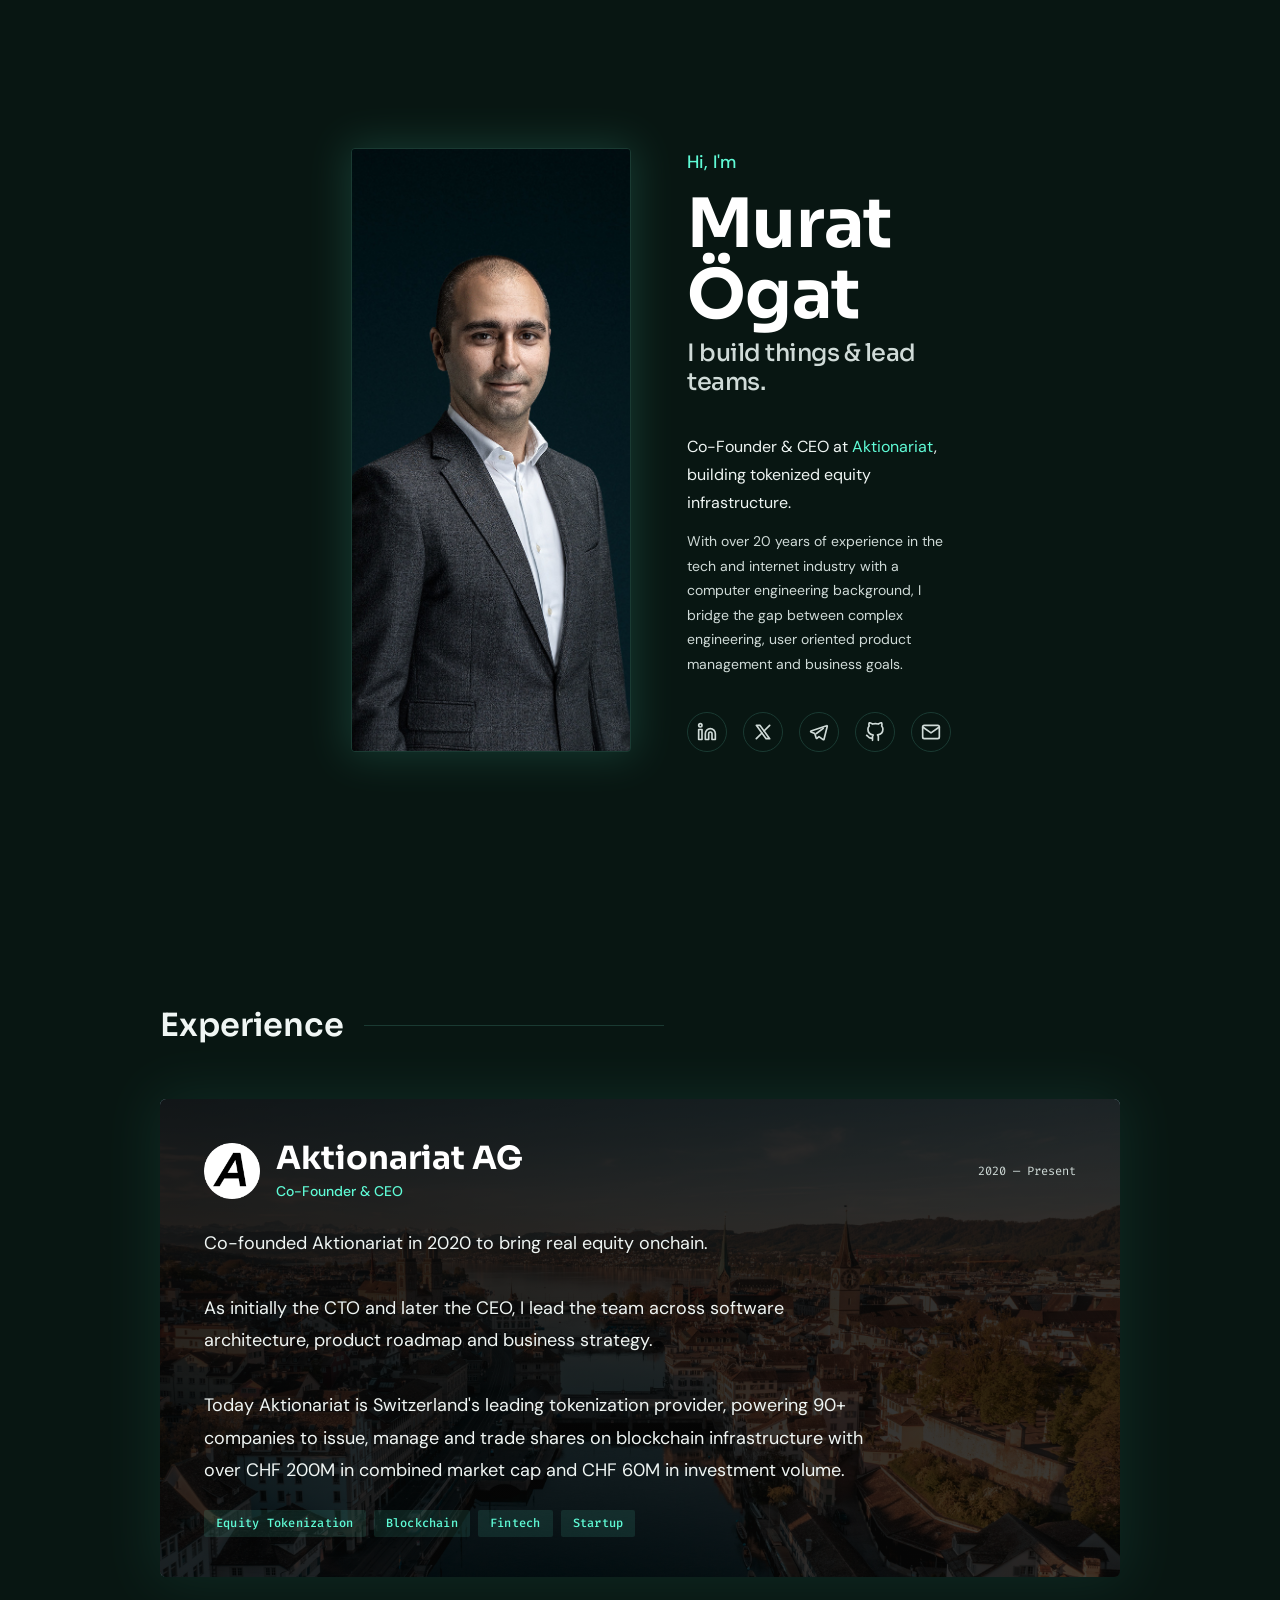
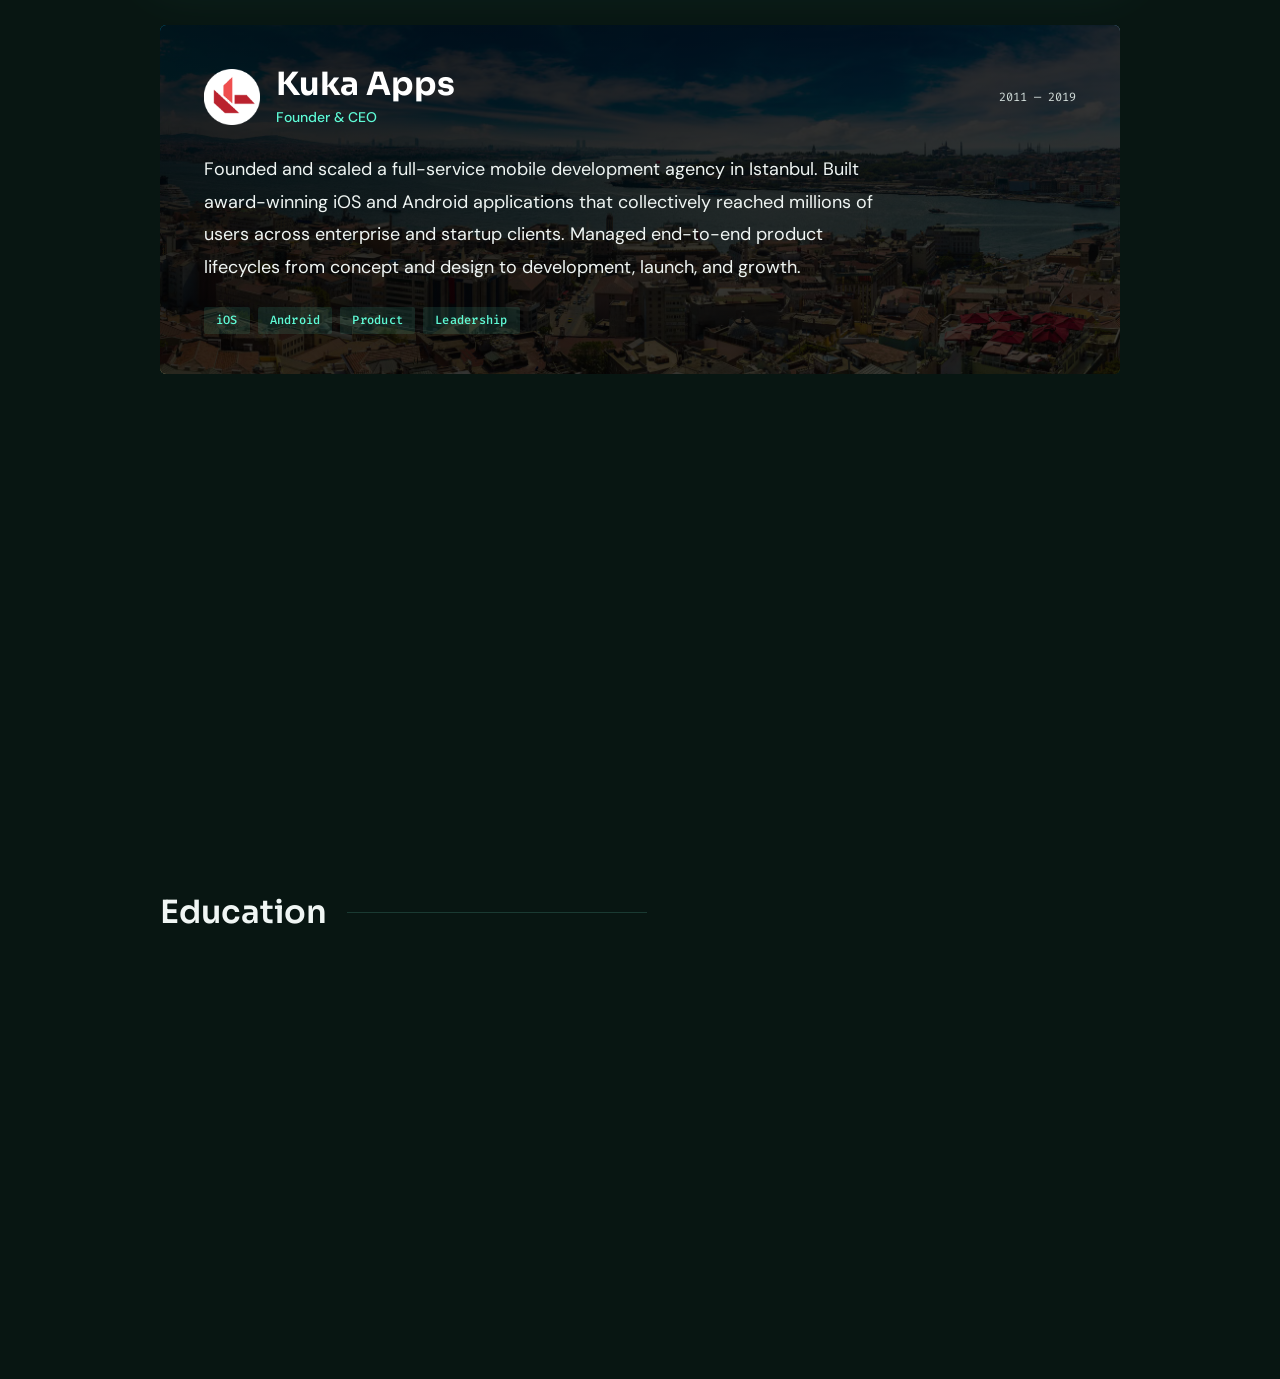
==== index.html @ 019a31c7 "Initial commit: personal website for muratogat.com" ====
<!DOCTYPE html>
<html lang="en" data-theme="dark">
<head>
  <meta charset="UTF-8">
  <meta name="viewport" content="width=device-width, initial-scale=1.0">
  <title>Murat &Ouml;gat &mdash; Co-Founder &amp; CTO</title>
  <meta name="description" content="Murat &Ouml;gat is a tech entrepreneur and CTO with deep full-stack development skills, building tokenized equity infrastructure at Aktionariat.">
  <meta name="author" content="Murat &Ouml;gat">

  <!-- Open Graph -->
  <meta property="og:title" content="Murat &Ouml;gat &mdash; Co-Founder &amp; CTO">
  <meta property="og:description" content="Tech entrepreneur with strong development skills on any stack. Co-Founder & CTO at Aktionariat.">
  <meta property="og:type" content="website">
  <meta property="og:url" content="https://muratogat.com">

  <!-- Fonts -->
  <link rel="preconnect" href="https://fonts.googleapis.com">
  <link rel="preconnect" href="https://fonts.gstatic.com" crossorigin>
  <link href="https://fonts.googleapis.com/css2?family=Sora:wght@400;500;600;700;800&family=DM+Sans:wght@400;500;600;700&family=Fira+Code:wght@400;500&display=swap" rel="stylesheet">

  <!-- Styles -->
  <link rel="stylesheet" href="css/style.css">
</head>
<body>

  <main>
    <!-- Hero -->
    <section class="hero" id="hero">
      <div class="container">
        <div class="hero__card">
          <div class="hero__photo-wrapper">
            <div class="hero__photo-glow"></div>
            <div class="hero__photo">
              <img src="assets/images/muratogat.jpg" alt="Murat &Ouml;gat">
            </div>
          </div>
          <div class="hero__content">
            <p class="hero__greeting">Hi, I'm</p>
            <h1 class="hero__name">Murat &Ouml;gat</h1>
            <h2 class="hero__headline">I build things &amp; lead teams.</h2>
            <p class="hero__intro">
              Co-Founder &amp; CEO at <a href="https://www.aktionariat.com" target="_blank" rel="noopener noreferrer">Aktionariat</a>,
              building tokenized equity infrastructure.
            </p>
            <p class="hero__intro hero__intro--secondary">
              With over 20 years of experience
              in the tech and internet industry with a computer engineering background, I bridge the gap between complex engineering, user oriented product management and business goals.
            </p>
            <div class="hero__connect">
              <div class="hero__connect-links">
                <a href="https://linkedin.com/in/muratogat" aria-label="LinkedIn" target="_blank" rel="noopener noreferrer">
                  <svg width="20" height="20" viewBox="0 0 24 24" fill="none" stroke="currentColor" stroke-width="2" stroke-linecap="round" stroke-linejoin="round"><path d="M16 8a6 6 0 0 1 6 6v7h-4v-7a2 2 0 0 0-2-2 2 2 0 0 0-2 2v7h-4v-7a6 6 0 0 1 6-6z"/><rect x="2" y="9" width="4" height="12"/><circle cx="4" cy="4" r="2"/></svg>
                </a>
                <a href="https://x.com/murat_ogat" aria-label="X (Twitter)" target="_blank" rel="noopener noreferrer">
                  <svg width="20" height="20" viewBox="0 0 24 24" fill="none" stroke="currentColor" stroke-width="2" stroke-linecap="round" stroke-linejoin="round"><path d="M4 4l11.733 16h4.267l-11.733 -16z"/><path d="M4 20l6.768 -6.768m2.46 -2.46l6.772 -6.772"/></svg>
                </a>
                <a href="https://t.me/muratogat" aria-label="Telegram" target="_blank" rel="noopener noreferrer">
                  <svg width="20" height="20" viewBox="0 0 24 24" fill="none" stroke="currentColor" stroke-width="2" stroke-linecap="round" stroke-linejoin="round"><path d="M21.2 4.4L2.4 10.8c-.6.2-.6 1.1 0 1.3l4.5 1.7 1.7 5.5c.1.4.6.6.9.3l2.5-2.1 4.9 3.6c.4.3 1 .1 1.1-.4L21.9 5.3c.2-.6-.3-1.1-.7-.9z"/><path d="M8.9 13.8l8.2-6.2"/></svg>
                </a>
                <a href="https://github.com/muratogat" aria-label="GitHub" target="_blank" rel="noopener noreferrer">
                  <svg width="20" height="20" viewBox="0 0 24 24" fill="none" stroke="currentColor" stroke-width="2" stroke-linecap="round" stroke-linejoin="round"><path d="M9 19c-5 1.5-5-2.5-7-3m14 6v-3.87a3.37 3.37 0 0 0-.94-2.61c3.14-.35 6.44-1.54 6.44-7A5.44 5.44 0 0 0 20 4.77 5.07 5.07 0 0 0 19.91 1S18.73.65 16 2.48a13.38 13.38 0 0 0-7 0C6.27.65 5.09 1 5.09 1A5.07 5.07 0 0 0 5 4.77a5.44 5.44 0 0 0-1.5 3.78c0 5.42 3.3 6.61 6.44 7A3.37 3.37 0 0 0 9 18.13V22"/></svg>
                </a>
                <a href="mailto:murat@muratogat.com" aria-label="Email">
                  <svg width="20" height="20" viewBox="0 0 24 24" fill="none" stroke="currentColor" stroke-width="2" stroke-linecap="round" stroke-linejoin="round"><path d="M4 4h16c1.1 0 2 .9 2 2v12c0 1.1-.9 2-2 2H4c-1.1 0-2-.9-2-2V6c0-1.1.9-2 2-2z"/><polyline points="22,6 12,13 2,6"/></svg>
                </a>
              </div>
            </div>
          </div>
        </div>
      </div>
    </section>

    <!-- Experience -->
    <section class="section" id="experience">
      <div class="container">
        <h2 class="section__label">
          <span class="section__title">Experience</span>
          <span class="section__line"></span>
        </h2>
        <div class="experience__grid">

          <!-- Aktionariat — Featured -->
          <a href="https://www.aktionariat.com" target="_blank" rel="noopener noreferrer" class="exp-card-hero-wrapper reveal">
            <div class="exp-card-hero-glow"></div>
          <article class="exp-card-hero">
            <div class="exp-card-hero__header">
              <img src="assets/images/logos/aktionariat.png" alt="Aktionariat" class="exp-card-hero__logo">
              <div>
                <h3 class="exp-card-hero__company">Aktionariat AG</h3>
                <span class="exp-card-hero__role">Co-Founder &amp; CEO</span>
              </div>
              <span class="exp-card-hero__dates">2020 &mdash; Present</span>
            </div>
            <p class="exp-card-hero__description">
              Co-founded Aktionariat in 2020 to bring real equity onchain.<br><br>
              As initially the CTO and later the CEO, I lead the team across software
              architecture, product roadmap and business strategy.<br><br>
              Today Aktionariat is Switzerland's leading tokenization provider, powering 90+ companies to issue,
              manage and trade shares on blockchain infrastructure with over CHF 200M in combined market 
              cap and CHF 60M in investment volume.
            </p>
            <div class="exp-card-hero__tags">
              <span class="tag">Equity Tokenization</span>
              <span class="tag">Blockchain</span>
              <span class="tag">Fintech</span>
              <span class="tag">Startup</span>
            </div>
          </article>
          </a>

          <!-- Kuka Apps -->
          <a href="https://kukapps.com/" target="_blank" rel="noopener noreferrer" class="exp-card-hero-wrapper reveal">
            <article class="exp-card-hero exp-card-hero--kuka">
              <div class="exp-card-hero__header">
                <img src="assets/images/logos/kukaapps.png" alt="Kuka Apps" class="exp-card-hero__logo">
                <div>
                  <h3 class="exp-card-hero__company">Kuka Apps</h3>
                  <span class="exp-card-hero__role">Founder &amp; CEO</span>
                </div>
                <span class="exp-card-hero__dates">2011 &mdash; 2019</span>
              </div>
              <p class="exp-card-hero__description">
                Founded and scaled a full-service mobile development agency in Istanbul.
                Built award-winning iOS and Android applications that collectively reached millions
                of users across enterprise and startup clients. Managed end-to-end
                product lifecycles from concept and design to development, launch,
                and growth.
              </p>
              <div class="exp-card-hero__tags">
                <span class="tag">iOS</span>
                <span class="tag">Android</span>
                <span class="tag">Product</span>
                <span class="tag">Leadership</span>
              </div>
            </article>
          </a>

          <!-- Past Experience -->
          <div class="exp-card-hero-wrapper reveal">
            <article class="exp-card-hero exp-card-hero--agencies">
              <div class="exp-card-hero__header">
                <div>
                  <h3 class="exp-card-hero__company">Others</h3>
                  <span class="exp-card-hero__role">Project Manager, Software Architect, Business Developer, Digital Channel Manager, Always a Developer</span>
                </div>
              </div>
              <p class="exp-card-hero__description">
                20+ years spent in tech industry, working in various roles across software development, project management, business development and digital channel management.
              </p>
            </article>
          </div>

        </div>
      </div>
    </section>

    <!-- Education -->
    <section class="section" id="education">
      <div class="container">
        <h2 class="section__label">
          <span class="section__title">Education</span>
          <span class="section__line"></span>
        </h2>
        <div class="education__grid">

          <a href="https://abs.uva.nl/" target="_blank" rel="noopener noreferrer" class="edu-card reveal">
            <div class="edu-card__visual edu-card__visual--uva">
              <div class="edu-card__overlay"></div>
              <div class="edu-card__content">
                <h3 class="edu-card__school">University of Amsterdam</h3>
                <p class="edu-card__degree">MBA</p>
                <p class="edu-card__location">Amsterdam, Netherlands</p>
              </div>
            </div>
          </a>

          <a href="https://bogazici.edu.tr/en" target="_blank" rel="noopener noreferrer" class="edu-card reveal">
            <div class="edu-card__visual edu-card__visual--boun">
              <div class="edu-card__overlay"></div>
              <div class="edu-card__content">
                <h3 class="edu-card__school">Bo&#287;azi&ccedil;i University</h3>
                <p class="edu-card__degree">MSc Computer Engineering</p>
                <p class="edu-card__location">Istanbul, Turkey</p>
              </div>
            </div>
          </a>

          <a href="https://en.wikipedia.org/wiki/Istanbul_High_School" target="_blank" rel="noopener noreferrer" class="edu-card reveal">
            <div class="edu-card__visual edu-card__visual--iel">
              <div class="edu-card__overlay"></div>
              <div class="edu-card__content">
                <h3 class="edu-card__school">İstanbul Erkek Lisesi</h3>
                <p class="edu-card__degree">High School</p>
                <p class="edu-card__location">Istanbul, Turkey</p>
              </div>
            </div>
          </a>

        </div>
      </div>
    </section>
  </main>

  <footer class="footer"></footer>

  <script src="js/main.js"></script>
</body>
</html>
---- css/style.css ----
/* ==========================================================================
   muratogat.com — Styles
   Sora (headings) + DM Sans (body) + Fira Code (labels)
   ========================================================================== */

/* --- Reset & Base --- */
*,
*::before,
*::after {
  margin: 0;
  padding: 0;
  box-sizing: border-box;
}

/* --- Design Tokens --- */
:root {
  /* Dark greenish theme */
  --bg:             #081612;
  --bg-alt:         #0e2420;
  --bg-card:        #0e2420;
  --border:         #1a3a32;
  --text:           #eff5f3;
  --text-light:     #d0dbd8;
  --text-heading:   #f0f6f4;
  --text-bright:    #ffffff;
  --accent:         #5ffbd6;
  --accent-tint:    rgba(95, 251, 214, 0.1);
  --shadow:         rgba(4, 12, 10, 0.7);

  /* Typography */
  --font-display: 'Sora', -apple-system, BlinkMacSystemFont, 'Segoe UI', sans-serif;
  --font-sans: 'DM Sans', -apple-system, BlinkMacSystemFont, 'Segoe UI', sans-serif;
  --font-mono: 'Fira Code', 'SF Mono', 'Roboto Mono', 'Consolas', monospace;

  /* Font sizes */
  --fz-xxs:     12px;
  --fz-xs:      13px;
  --fz-sm:      14px;
  --fz-md:      16px;
  --fz-lg:      18px;
  --fz-xl:      20px;
  --fz-xxl:     22px;
  --fz-heading: 32px;

  /* Layout */
  --container:  1080px;

  /* Transitions */
  --easing: cubic-bezier(0.645, 0.045, 0.355, 1);
  --transition: all 0.25s cubic-bezier(0.645, 0.045, 0.355, 1);
}

/* --- Global --- */
html {
  scroll-behavior: smooth;
}

body {
  font-family: var(--font-sans);
  font-size: var(--fz-md);
  line-height: 1.6;
  color: var(--text);
  background-color: var(--bg);
  -webkit-font-smoothing: antialiased;
  -moz-osx-font-smoothing: grayscale;
}

@media (max-width: 480px) {
  body {
    font-size: var(--fz-sm);
  }
}

::selection {
  background-color: var(--accent);
  color: var(--bg);
}

a {
  color: var(--accent);
  text-decoration: none;
  transition: var(--transition);
}

a:hover {
  opacity: 0.8;
}

strong {
  color: var(--text-heading);
  font-weight: 600;
}

img {
  max-width: 100%;
  display: block;
}

/* --- Container --- */
.container {
  max-width: var(--container);
  margin: 0 auto;
  padding: 0 60px;
}

@media (max-width: 768px) {
  .container { padding: 0 32px; }
}
@media (max-width: 480px) {
  .container { padding: 0 20px; }
}

/* --- Hero --- */
.hero {
  min-height: 100vh;
  display: flex;
  align-items: center;
  padding: 80px 0;
}

.hero__card {
  display: flex;
  align-items: stretch;
  gap: 56px;
  width: 100%;
  /* Golden ratio feel: photo ~38.2%, content ~61.8% */
}

.hero__photo-wrapper {
  flex: 0 0 280px;
  min-height: 360px;
  position: relative;
}

.hero__photo-glow {
  position: absolute;
  inset: -4px;
  background-color: var(--accent);
  opacity: 0.15;
  filter: blur(20px);
  border-radius: 4px;
  transition: opacity 1s ease;
}

.hero__photo-wrapper:hover .hero__photo-glow {
  opacity: 0.35;
}

.hero__photo {
  position: relative;
  width: 100%;
  height: 100%;
  min-height: 360px;
  border-radius: 4px;
  overflow: hidden;
  background-color: var(--bg-alt);
  border: 1px solid var(--border);
}

.hero__photo img {
  width: 100%;
  height: 100%;
  object-fit: cover;
  position: absolute;
  inset: 0;
}

.hero__content {
  flex: 1;
  display: flex;
  flex-direction: column;
  justify-content: center;
}

.hero__greeting {
  font-family: var(--font-sans);
  font-size: var(--fz-lg);
  font-weight: 500;
  color: var(--accent);
  margin-bottom: 12px;
}

.hero__name {
  font-family: var(--font-display);
  font-size: clamp(44px, 6vw, 68px);
  font-weight: 700;
  color: var(--text-bright);
  line-height: 1.05;
  letter-spacing: -0.01em;
}

.hero__headline {
  font-family: var(--font-display);
  font-size: clamp(18px, 2.5vw, 24px);
  font-weight: 500;
  color: var(--text-light);
  line-height: 1.2;
  margin-top: 8px;
  letter-spacing: -0.02em;
}

.hero__intro {
  margin-top: 36px;
  max-width: 520px;
  font-size: var(--fz-md);
  line-height: 1.75;
  color: var(--text);
}

.hero__intro--secondary {
  margin-top: 12px;
  font-size: var(--fz-sm);
  color: var(--text-light);
}

.hero__connect {
  margin-top: 36px;
  display: flex;
  align-items: center;
}

.hero__connect-label {
  font-family: var(--font-sans);
  font-size: var(--fz-md);
  font-weight: 500;
  color: var(--accent);
  margin-right: 20px;
}

.hero__connect-links {
  display: flex;
  align-items: center;
  gap: 16px;
}

.hero__connect-links a {
  color: var(--text-light);
  display: flex;
  align-items: center;
  justify-content: center;
  padding: 8px;
  border: 1px solid var(--border);
  border-radius: 50%;
  width: 40px;
  height: 40px;
  transition: var(--transition);
}

.hero__connect-links a:hover {
  color: var(--accent);
  border-color: var(--accent);
  opacity: 1;
  transform: translateY(-2px);
}

/* --- Sections --- */
.section {
  padding: 100px 0;
}

@media (max-width: 768px) {
  .section { padding: 80px 0; }
}
@media (max-width: 480px) {
  .section { padding: 60px 0; }
}

.section__label {
  display: flex;
  align-items: center;
  gap: 10px;
  margin-bottom: 48px;
  white-space: nowrap;
}

.section__number {
  font-family: var(--font-mono);
  font-size: var(--fz-sm);
  font-weight: 400;
  color: var(--accent);
}

.section__title {
  font-family: var(--font-display);
  font-size: clamp(24px, 4vw, 32px);
  font-weight: 600;
  color: var(--text-heading);
}

.section__line {
  flex: 1;
  height: 1px;
  background-color: var(--border);
  margin-left: 10px;
  max-width: 300px;
}

/* --- Tags --- */
.tag {
  font-family: var(--font-mono);
  font-size: var(--fz-xxs);
  font-weight: 500;
  color: var(--accent);
  background-color: var(--accent-tint);
  padding: 4px 12px;
  border-radius: 2px;
  letter-spacing: 0.02em;
}

/* --- Experience --- */
.experience__grid {
  display: flex;
  flex-direction: column;
  gap: 48px;
}

/* Aktionariat — Featured Hero Card */
.exp-card-hero-wrapper {
  position: relative;
  display: block;
  text-decoration: none;
  color: inherit;
  cursor: pointer;
}

.exp-card-hero-glow {
  position: absolute;
  inset: -6px;
  background-color: var(--accent);
  opacity: 0.08;
  filter: blur(28px);
  border-radius: 12px;
}

.exp-card-hero {
  position: relative;
  border-radius: 6px;
  padding: 40px 44px;
  overflow: hidden;
  background: url('../assets/images/zurich.jpg') center / cover no-repeat;
}

.exp-card-hero::before {
  content: '';
  position: absolute;
  inset: 0;
  background: linear-gradient(160deg, rgba(0, 0, 0, 0.88) 0%, rgba(0, 0, 0, 0.75) 100%);
  z-index: 0;
}

.exp-card-hero > * {
  position: relative;
  z-index: 1;
}

.exp-card-hero--kuka {
  background-image: url('../assets/images/istanbul.jpg');
}

.exp-card-hero--agencies {
  background:
    radial-gradient(ellipse 50% 70% at 20% 80%, rgba(120, 80, 160, 0.08) 0%, transparent 70%),
    radial-gradient(ellipse 60% 50% at 85% 30%, rgba(60, 140, 130, 0.06) 0%, transparent 70%),
    #090909;
}

.exp-card-hero--agencies::before {
  background: none;
}

.exp-card-hero__header {
  display: flex;
  align-items: center;
  gap: 16px;
  margin-bottom: 24px;
}

.exp-card-hero__logo {
  width: 56px;
  height: 56px;
  object-fit: contain;
  flex-shrink: 0;
}

.exp-card-hero__company {
  font-family: var(--font-display);
  font-size: clamp(24px, 3vw, 32px);
  font-weight: 700;
  color: var(--text-bright);
  line-height: 1.2;
}

.exp-card-hero__role {
  font-size: var(--fz-sm);
  color: var(--accent);
  font-weight: 500;
}

.exp-card-hero__dates {
  font-family: var(--font-mono);
  font-size: var(--fz-xxs);
  color: var(--text-light);
  margin-left: auto;
  white-space: nowrap;
}

.exp-card-hero__description {
  font-size: var(--fz-lg);
  line-height: 1.8;
  color: var(--text);
  max-width: 680px;
}

.exp-card-hero__tags {
  margin-top: 24px;
  display: flex;
  flex-wrap: wrap;
  gap: 8px;
}

/* Regular Experience Cards */
.exp-card {
  padding: 32px 0;
  border-bottom: 1px solid var(--border);
}

.exp-card:last-child {
  border-bottom: none;
}

.exp-card__header {
  display: flex;
  align-items: center;
  gap: 16px;
  margin-bottom: 16px;
}

.exp-card__logo {
  width: 48px;
  height: 48px;
  object-fit: contain;
  flex-shrink: 0;
}

.exp-card__company {
  font-family: var(--font-display);
  font-size: clamp(var(--fz-lg), 2.5vw, 22px);
  font-weight: 700;
  color: var(--text-bright);
  line-height: 1.2;
}

.exp-card__role {
  font-size: var(--fz-sm);
  color: var(--accent);
  font-weight: 500;
}

.exp-card__dates {
  font-family: var(--font-mono);
  font-size: var(--fz-xxs);
  color: var(--text-light);
  margin-left: auto;
  white-space: nowrap;
}

.exp-card__description {
  font-size: var(--fz-md);
  line-height: 1.75;
  color: var(--text);
  max-width: 640px;
}

.exp-card__tags {
  margin-top: 16px;
  display: flex;
  flex-wrap: wrap;
  gap: 8px;
}

/* Company Logos Row */
.exp-card__company-logos {
  display: flex;
  align-items: center;
  gap: 24px;
  margin-top: 20px;
  flex-wrap: wrap;
}

.company-logo {
  height: 36px;
  display: flex;
  align-items: center;
  opacity: 0.6;
  transition: opacity 0.3s ease;
}

.company-logo:hover {
  opacity: 1;
}

.company-logo img {
  height: 100%;
  width: auto;
  object-fit: contain;
  filter: brightness(0) invert(1);
}

.company-logo__text {
  font-family: var(--font-display);
  font-size: var(--fz-lg);
  font-weight: 700;
  color: var(--text-bright);
  white-space: nowrap;
}

/* --- Education --- */
.education__grid {
  display: grid;
  grid-template-columns: repeat(3, 1fr);
  gap: 24px;
}

a.edu-card {
  text-decoration: none;
  color: inherit;
  display: block;
}

.edu-card__visual {
  position: relative;
  width: 100%;
  aspect-ratio: 4 / 3;
  border-radius: 6px;
  overflow: hidden;
  background: center / cover no-repeat;
  display: flex;
  align-items: flex-end;
}

.edu-card__overlay {
  position: absolute;
  inset: 0;
  background: linear-gradient(0deg, rgba(0, 0, 0, 0.92) 0%, rgba(0, 0, 0, 0.55) 50%, rgba(0, 0, 0, 0.35) 100%);
}

.edu-card__visual--uva {
  background-image: url('../assets/images/uva.jpg');
}

.edu-card__visual--boun {
  background-image: url('../assets/images/boun.jpg');
}

.edu-card__visual--iel {
  background-image: url('../assets/images/iel.jpg');
}

.edu-card__content {
  position: relative;
  z-index: 1;
  padding: 20px;
  text-align: left;
}

.edu-card__school {
  font-family: var(--font-display);
  font-size: var(--fz-lg);
  font-weight: 700;
  color: var(--text-bright);
  line-height: 1.3;
  margin-bottom: 4px;
}

.edu-card__degree {
  font-size: var(--fz-sm);
  color: var(--accent);
  font-weight: 500;
  margin-bottom: 4px;
}

.edu-card__location {
  font-family: var(--font-mono);
  font-size: var(--fz-xxs);
  color: var(--text-light);
}

/* --- Footer --- */
.footer {
  padding: 24px 0 40px;
  text-align: center;
}

.footer__socials {
  display: flex;
  align-items: center;
  justify-content: center;
  gap: 24px;
  margin-bottom: 20px;
}

.footer__socials a {
  color: var(--text-light);
  display: flex;
  padding: 8px;
  transition: var(--transition);
}

.footer__socials a:hover {
  color: var(--accent);
  opacity: 1;
  transform: translateY(-3px);
}

.footer__credit {
  font-family: var(--font-mono);
  font-size: var(--fz-xxs);
  color: var(--text-light);
}

/* --- Scroll Reveal --- */
.reveal {
  opacity: 0;
  transform: translateY(20px);
  transition: opacity 0.6s var(--easing), transform 0.6s var(--easing);
}

.reveal--visible {
  opacity: 1;
  transform: translateY(0);
}

/* --- Responsive --- */
@media (max-width: 768px) {
  .hero__card {
    flex-direction: column;
    gap: 32px;
  }

  .hero__photo-wrapper {
    flex: none;
    width: 220px;
    min-height: 280px;
    align-self: center;
  }

  .hero__photo {
    min-height: 280px;
  }

  .exp-card-hero {
    padding: 28px 24px;
  }

  .exp-card-hero__header {
    flex-wrap: wrap;
  }

  .exp-card-hero__dates {
    margin-left: 0;
    width: 100%;
  }

  .exp-card__header {
    flex-wrap: wrap;
  }

  .exp-card__dates {
    margin-left: 0;
    width: 100%;
  }

  .education__grid {
    grid-template-columns: 1fr;
    gap: 32px;
  }

  .edu-card__visual {
    max-width: 300px;
    margin-left: auto;
    margin-right: auto;
  }
}

@media (max-width: 480px) {
  .hero {
    padding: 60px 0;
    min-height: auto;
  }

  .hero__photo-wrapper {
    width: 180px;
    min-height: 230px;
  }

  .hero__photo {
    min-height: 230px;
  }

  .hero__connect-links {
    gap: 12px;
  }

  .hero__connect-links a {
    width: 36px;
    height: 36px;
  }
}
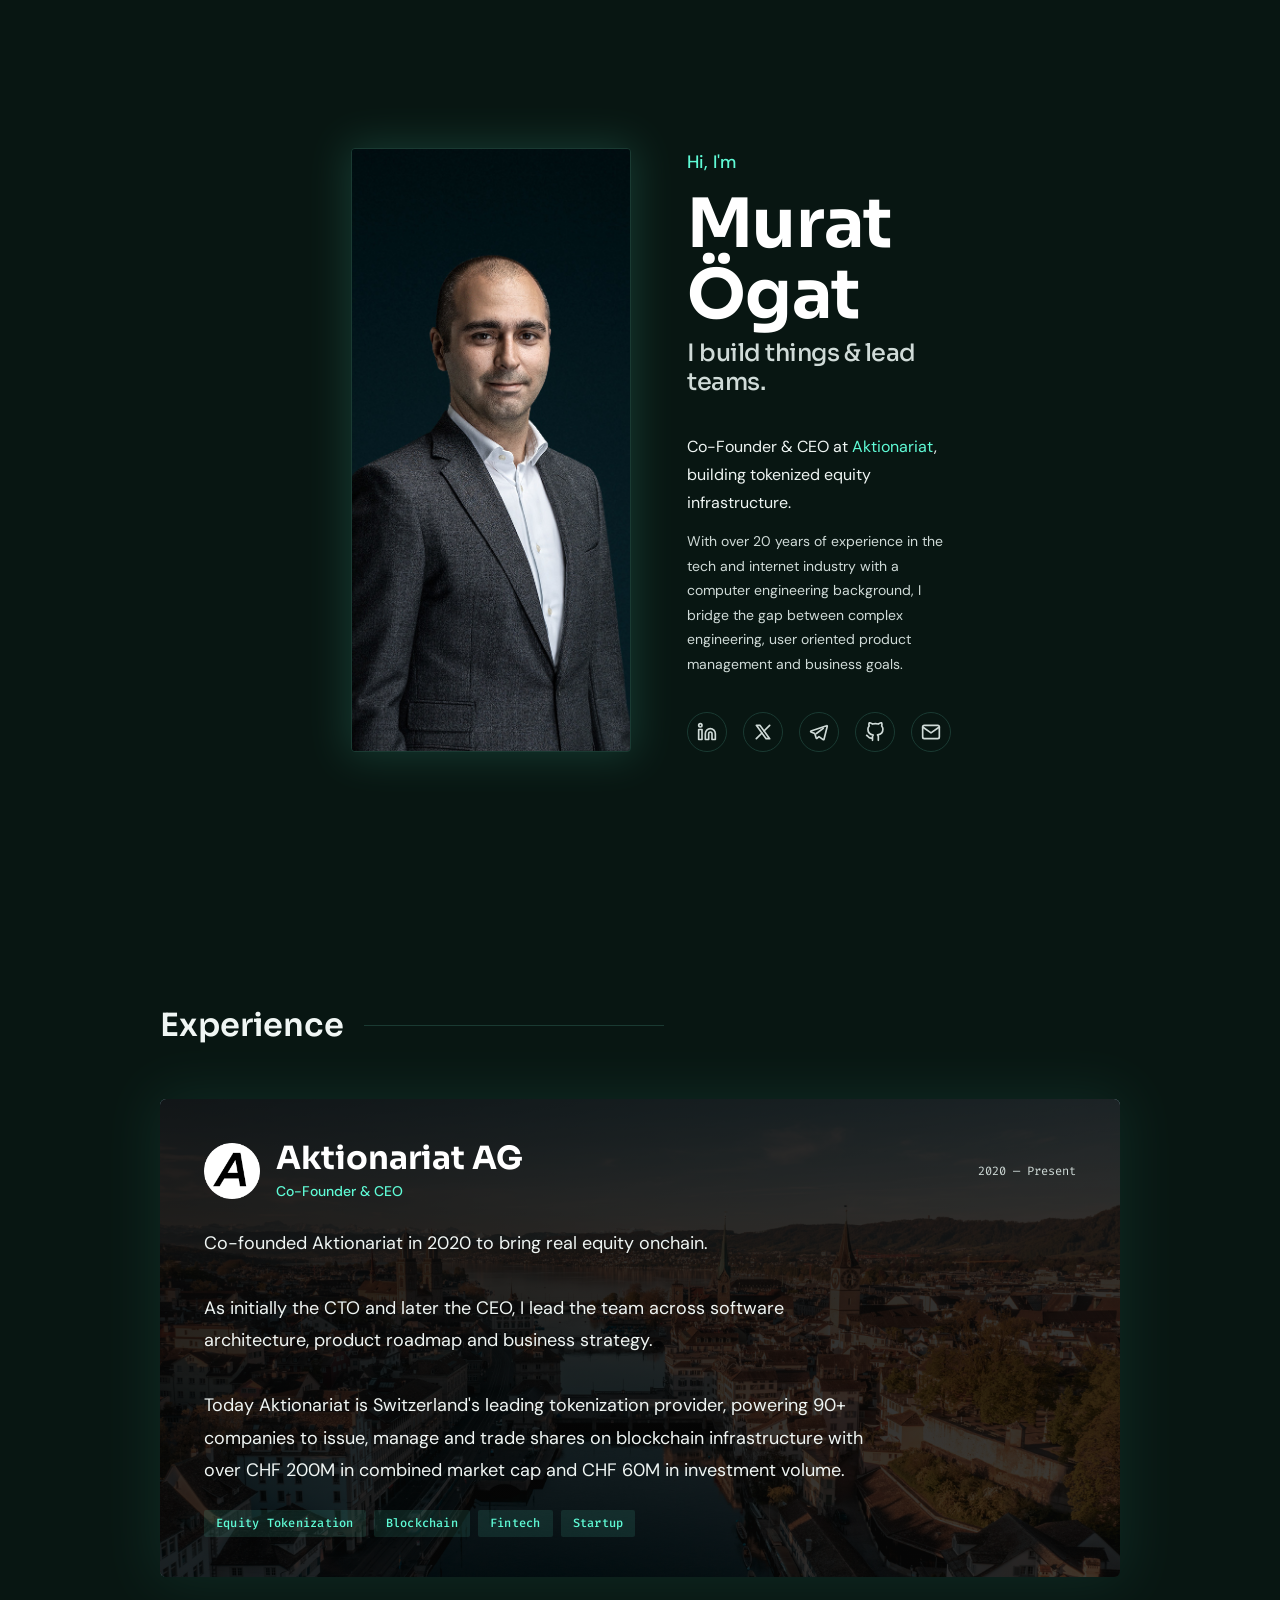
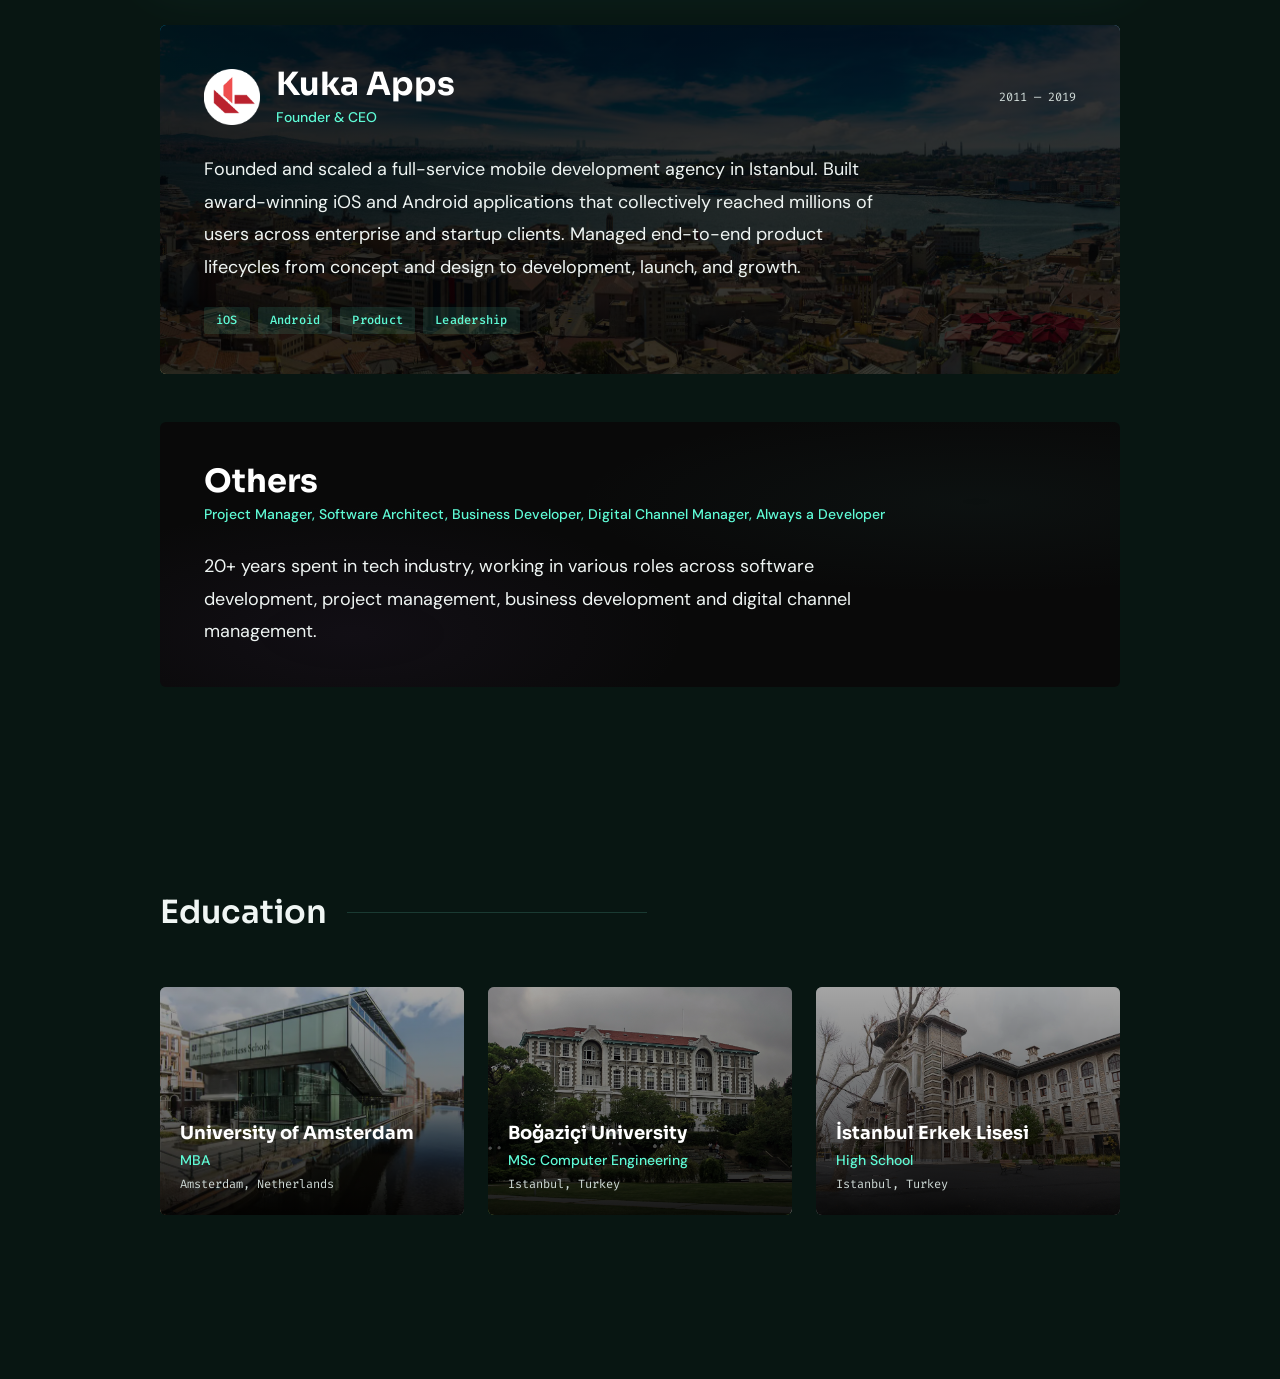
==== commit 29ee0bd6: "SEO" ====
--- a/index.html
+++ b/index.html
@@ -3,15 +3,61 @@
 <head>
   <meta charset="UTF-8">
   <meta name="viewport" content="width=device-width, initial-scale=1.0">
-  <title>Murat &Ouml;gat &mdash; Co-Founder &amp; CTO</title>
-  <meta name="description" content="Murat &Ouml;gat is a tech entrepreneur and CTO with deep full-stack development skills, building tokenized equity infrastructure at Aktionariat.">
+  <title>Murat &Ouml;gat</title>
+  <meta name="description" content="Computer engineer, tech entrepreneur, builder. 20+ years co-founding companies, building products, and leading teams, from Istanbul to Z&uuml;rich.">
   <meta name="author" content="Murat &Ouml;gat">
+  <link rel="canonical" href="https://muratogat.com/">
 
   <!-- Open Graph -->
-  <meta property="og:title" content="Murat &Ouml;gat &mdash; Co-Founder &amp; CTO">
-  <meta property="og:description" content="Tech entrepreneur with strong development skills on any stack. Co-Founder & CTO at Aktionariat.">
+  <meta property="og:title" content="Murat &Ouml;gat &mdash; Computer Engineer, Tech Entrepreneur, Builder">
+  <meta property="og:description" content="Computer engineer, tech entrepreneur, builder. 20+ years co-founding companies, building products, and leading teams, from Istanbul to Zürich.">
   <meta property="og:type" content="website">
   <meta property="og:url" content="https://muratogat.com">
+  <meta property="og:image" content="https://muratogat.com/assets/images/muratogat.jpg">
+  <meta property="og:locale" content="en_US">
+  <meta property="og:site_name" content="Murat &Ouml;gat">
+
+  <!-- Twitter Card -->
+  <meta name="twitter:card" content="summary">
+  <meta name="twitter:site" content="@murat_ogat">
+  <meta name="twitter:title" content="Murat &Ouml;gat &mdash; Computer Engineer, Tech Entrepreneur, Builder">
+  <meta name="twitter:description" content="Computer engineer, tech entrepreneur, builder. 20+ years co-founding companies, building products, and leading teams, from Istanbul to Zürich.">
+  <meta name="twitter:image" content="https://muratogat.com/assets/images/muratogat.jpg">
+
+  <!-- Structured Data -->
+  <script type="application/ld+json">
+  {
+    "@context": "https://schema.org",
+    "@type": "Person",
+    "name": "Murat Ögat",
+    "url": "https://muratogat.com",
+    "image": "https://muratogat.com/assets/images/muratogat.jpg",
+    "jobTitle": "Computer Engineer, Tech Entrepreneur, Builder",
+    "description": "Computer engineer, tech entrepreneur, builder. 20+ years co-founding companies, building products, and leading teams, from Istanbul to Zürich.",
+    "worksFor": {
+      "@type": "Organization",
+      "name": "Aktionariat AG",
+      "url": "https://www.aktionariat.com"
+    },
+    "alumniOf": [
+      {
+        "@type": "CollegeOrUniversity",
+        "name": "University of Amsterdam"
+      },
+      {
+        "@type": "CollegeOrUniversity",
+        "name": "Boğaziçi University"
+      }
+    ],
+    "knowsLanguage": ["Turkish", "English", "German"],
+    "sameAs": [
+      "https://linkedin.com/in/muratogat",
+      "https://github.com/muratogat",
+      "https://x.com/murat_ogat",
+      "https://t.me/muratogat"
+    ]
+  }
+  </script>
 
   <!-- Fonts -->
   <link rel="preconnect" href="https://fonts.googleapis.com">
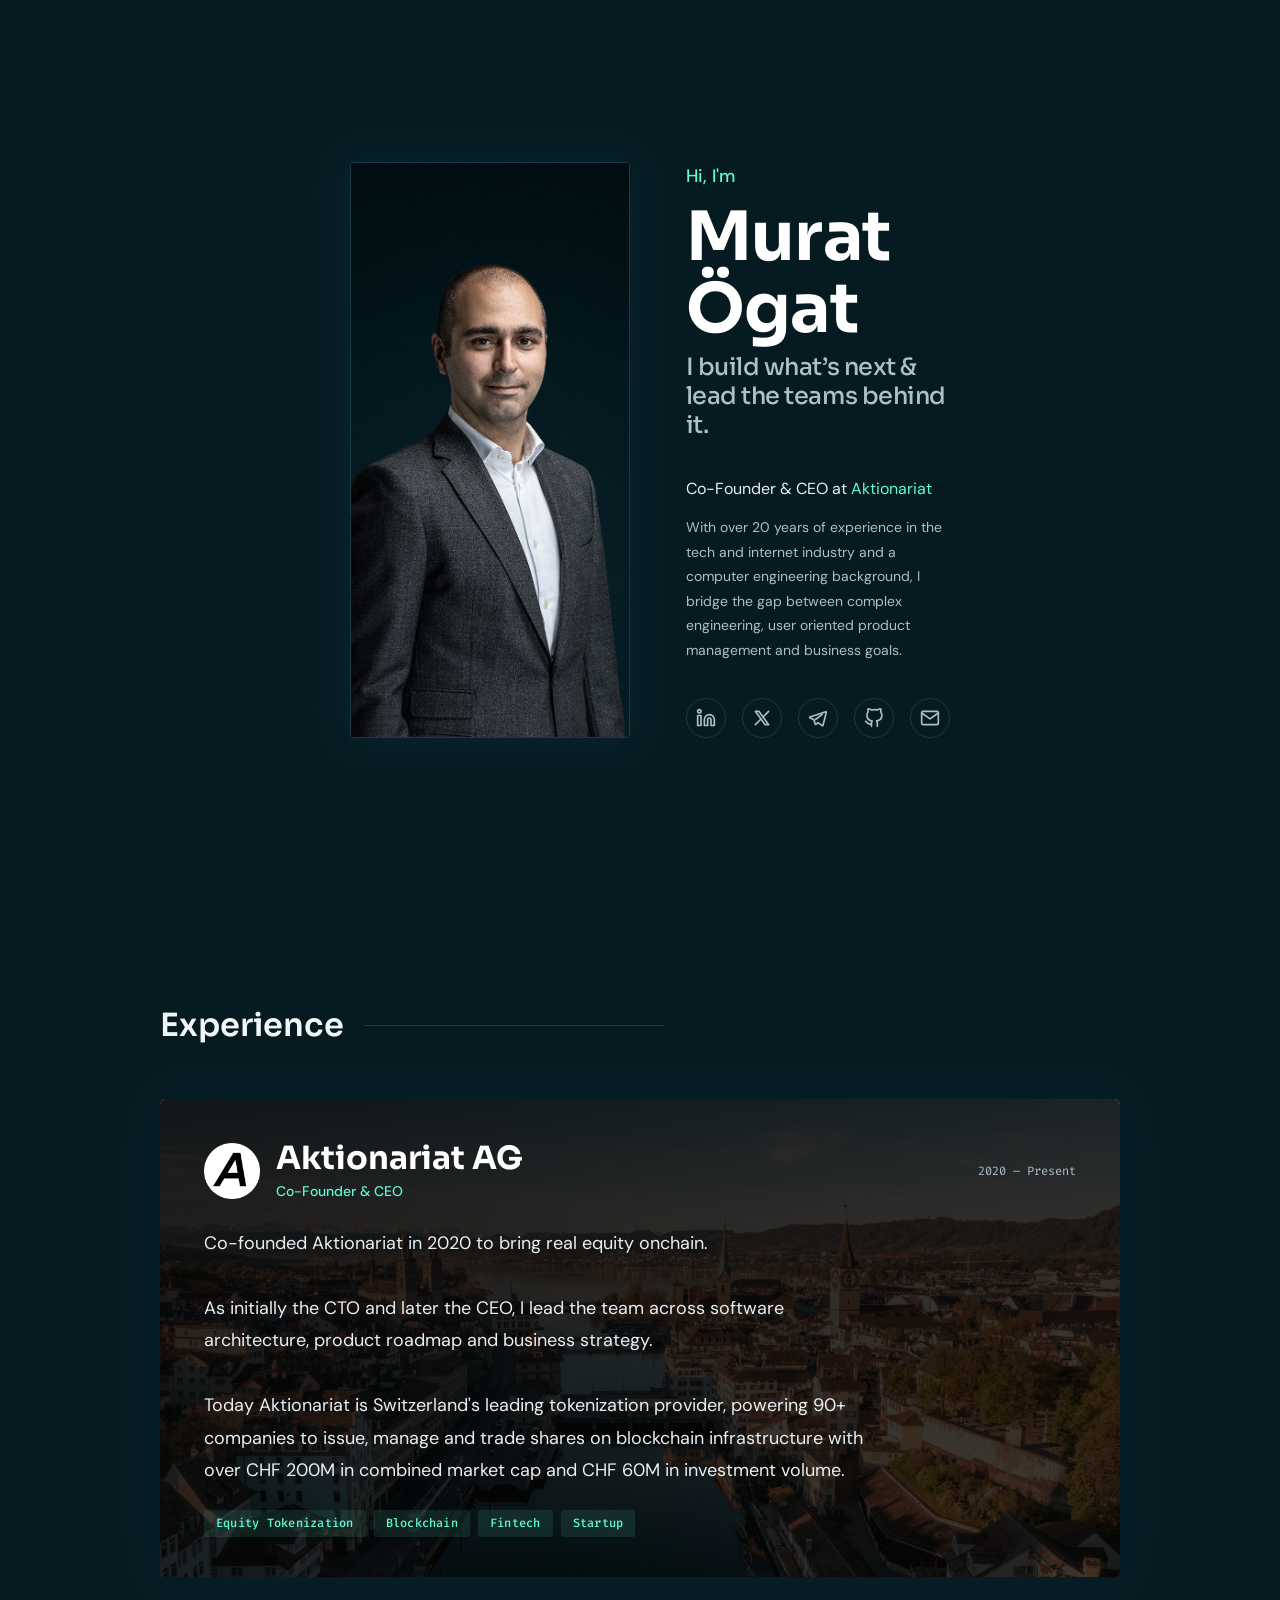
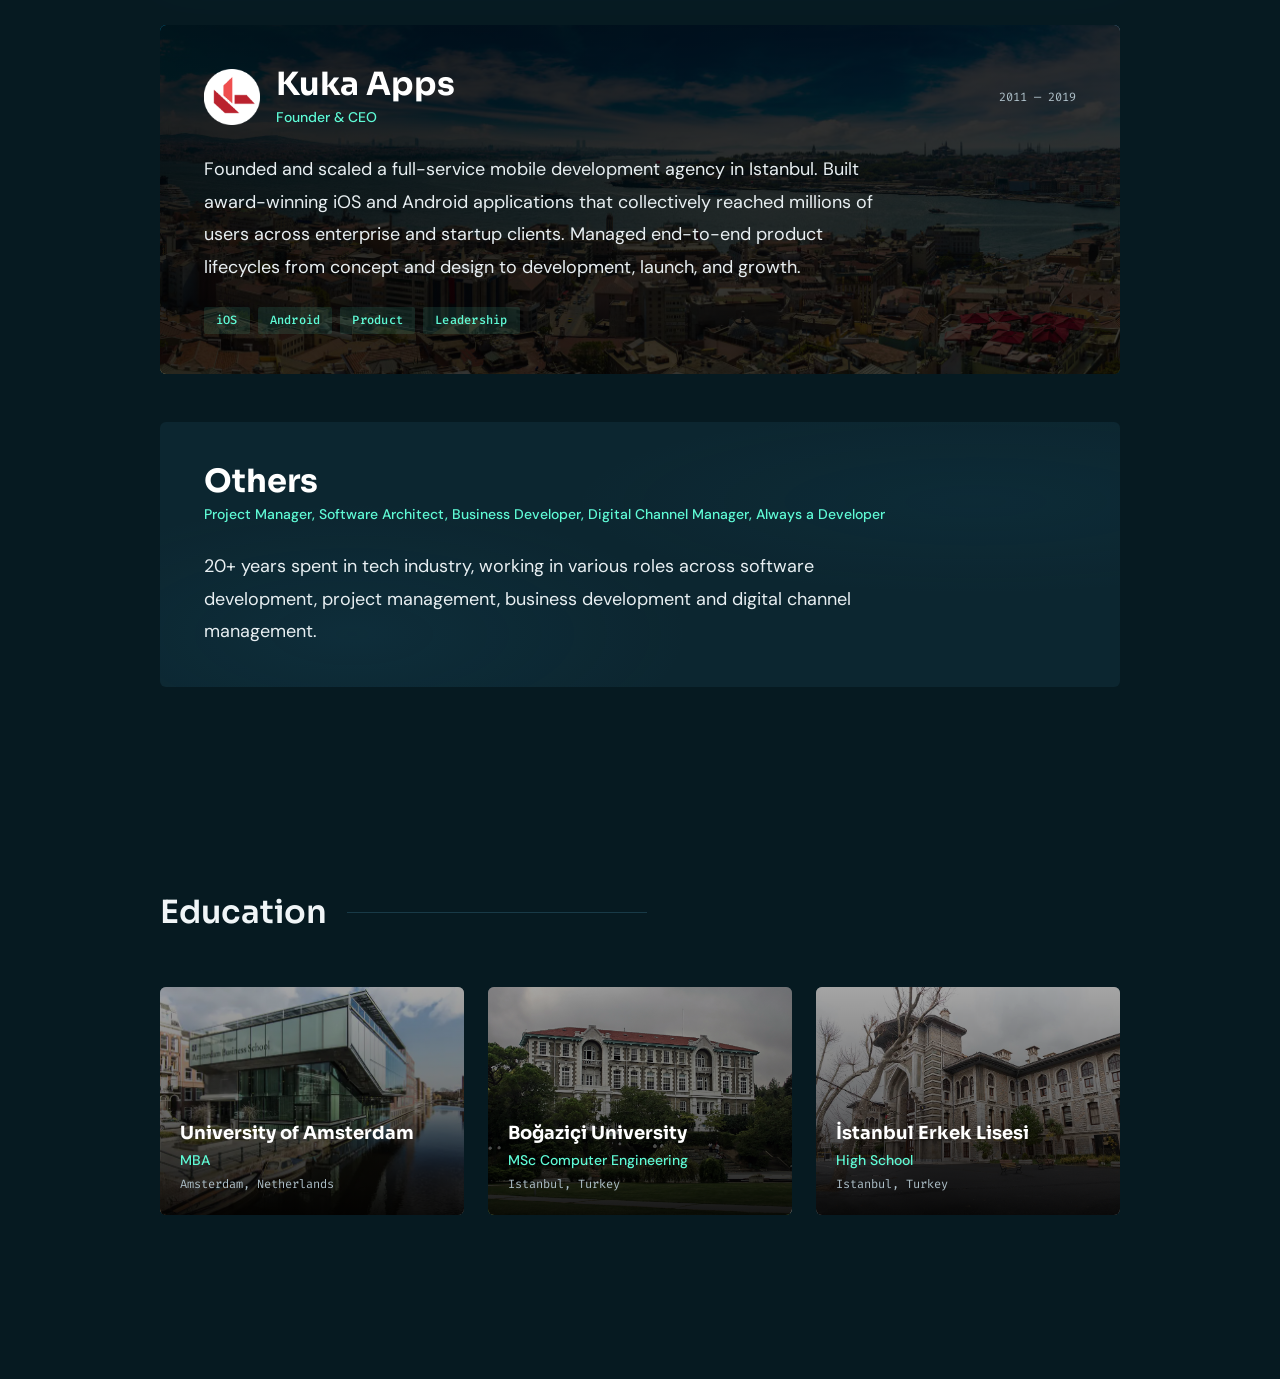
==== commit 2a7ea64d: "Style and text changes." ====
--- a/index.html
+++ b/index.html
@@ -83,14 +83,13 @@
           <div class="hero__content">
             <p class="hero__greeting">Hi, I'm</p>
             <h1 class="hero__name">Murat &Ouml;gat</h1>
-            <h2 class="hero__headline">I build things &amp; lead teams.</h2>
+            <h2 class="hero__headline">I build what&rsquo;s next &amp; lead the teams behind it.</h2>
             <p class="hero__intro">
-              Co-Founder &amp; CEO at <a href="https://www.aktionariat.com" target="_blank" rel="noopener noreferrer">Aktionariat</a>,
-              building tokenized equity infrastructure.
+              Co-Founder &amp; CEO at <a href="https://www.aktionariat.com" target="_blank" rel="noopener noreferrer">Aktionariat</a>
             </p>
             <p class="hero__intro hero__intro--secondary">
               With over 20 years of experience
-              in the tech and internet industry with a computer engineering background, I bridge the gap between complex engineering, user oriented product management and business goals.
+              in the tech and internet industry and a computer engineering background, I bridge the gap between complex engineering, user oriented product management and business goals.
             </p>
             <div class="hero__connect">
               <div class="hero__connect-links">
--- a/css/style.css
+++ b/css/style.css
@@ -14,18 +14,18 @@
 
 /* --- Design Tokens --- */
 :root {
-  /* Dark greenish theme */
-  --bg:             #081612;
-  --bg-alt:         #0e2420;
-  --bg-card:        #0e2420;
-  --border:         #1a3a32;
-  --text:           #eff5f3;
-  --text-light:     #d0dbd8;
-  --text-heading:   #f0f6f4;
+  /* Dark theme — matched to profile photo background */
+  --bg:             #061a21;
+  --bg-alt:         #0c2630;
+  --bg-card:        #0c2630;
+  --border:         #183a47;
+  --text:           #e8eff2;
+  --text-light:     #adbfc8;
+  --text-heading:   #f0f5f7;
   --text-bright:    #ffffff;
   --accent:         #5ffbd6;
   --accent-tint:    rgba(95, 251, 214, 0.1);
-  --shadow:         rgba(4, 12, 10, 0.7);
+  --shadow:         rgba(3, 12, 16, 0.7);
 
   /* Typography */
   --font-display: 'Sora', -apple-system, BlinkMacSystemFont, 'Segoe UI', sans-serif;
@@ -135,7 +135,7 @@
 .hero__photo-glow {
   position: absolute;
   inset: -4px;
-  background-color: var(--accent);
+  background-color: #1a6080;
   opacity: 0.15;
   filter: blur(20px);
   border-radius: 4px;
@@ -326,7 +326,7 @@
 .exp-card-hero-glow {
   position: absolute;
   inset: -6px;
-  background-color: var(--accent);
+  background-color: #1a6080;
   opacity: 0.08;
   filter: blur(28px);
   border-radius: 12px;
@@ -359,9 +359,9 @@
 
 .exp-card-hero--agencies {
   background:
-    radial-gradient(ellipse 50% 70% at 20% 80%, rgba(120, 80, 160, 0.08) 0%, transparent 70%),
-    radial-gradient(ellipse 60% 50% at 85% 30%, rgba(60, 140, 130, 0.06) 0%, transparent 70%),
-    #090909;
+    radial-gradient(ellipse 50% 70% at 20% 80%, rgba(26, 96, 128, 0.12) 0%, transparent 70%),
+    radial-gradient(ellipse 60% 50% at 85% 30%, rgba(26, 96, 128, 0.08) 0%, transparent 70%),
+    var(--bg-alt);
 }
 
 .exp-card-hero--agencies::before {
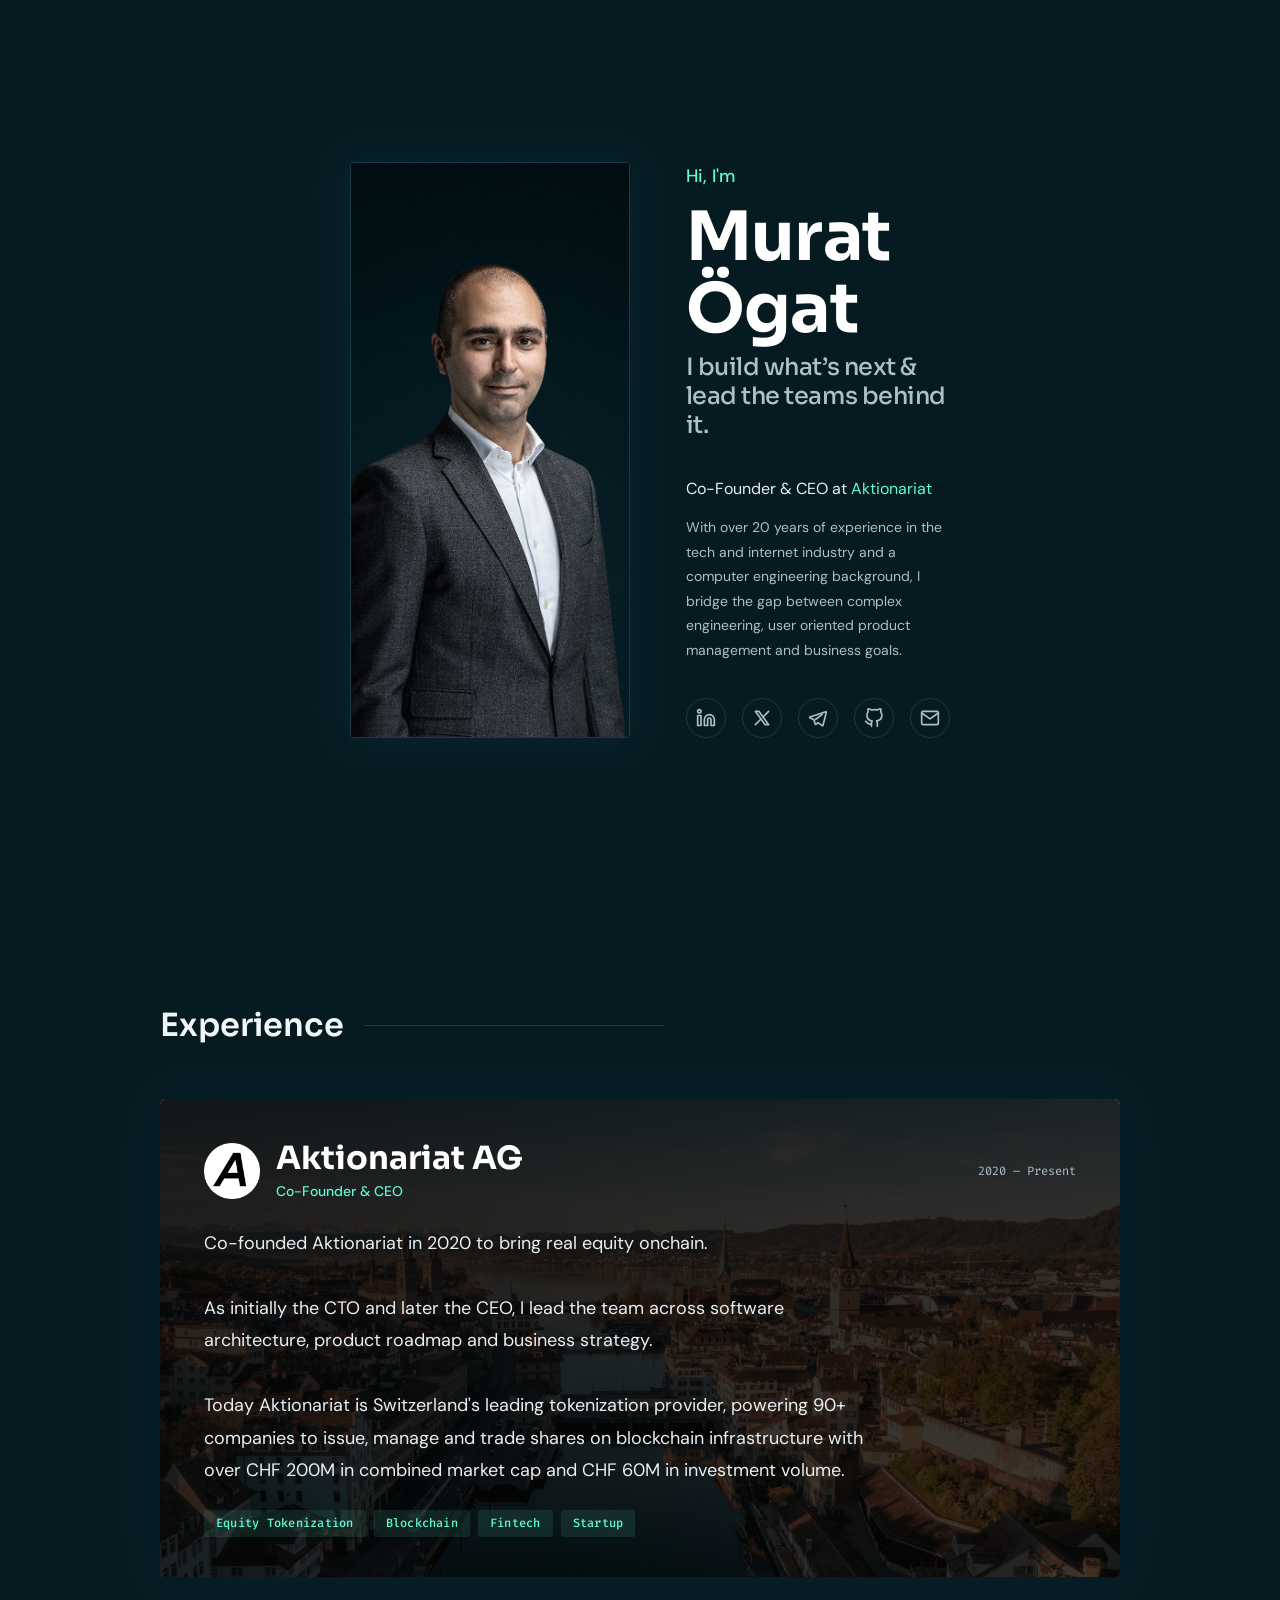
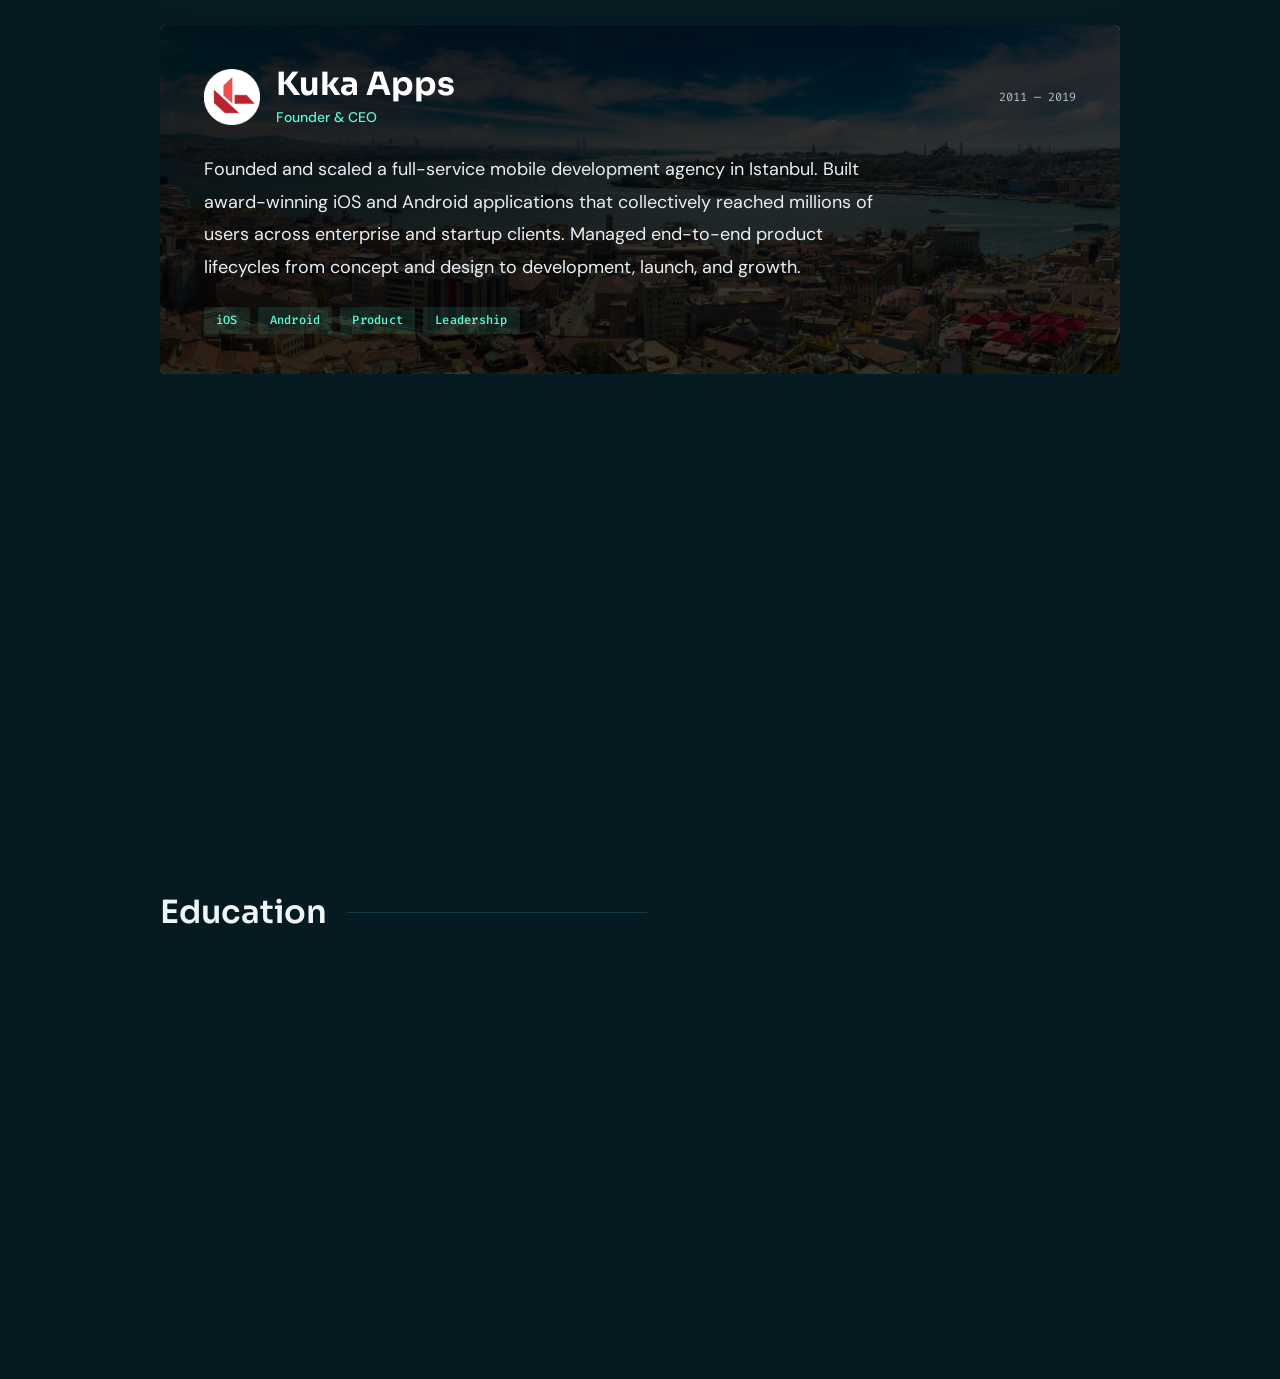
==== commit f5b1c522: "favicons" ====
--- a/index.html
+++ b/index.html
@@ -6,6 +6,10 @@
   <title>Murat &Ouml;gat</title>
   <meta name="description" content="Computer engineer, tech entrepreneur, builder. 20+ years co-founding companies, building products, and leading teams, from Istanbul to Z&uuml;rich.">
   <meta name="author" content="Murat &Ouml;gat">
+  <link rel="icon" href="/favicon.ico" sizes="32x32">
+  <link rel="icon" href="assets/favicon.svg" type="image/svg+xml">
+  <link rel="icon" href="assets/favicon-192.png" type="image/png" sizes="192x192">
+  <link rel="apple-touch-icon" href="assets/apple-touch-icon.png">
   <link rel="canonical" href="https://muratogat.com/">
 
   <!-- Open Graph -->
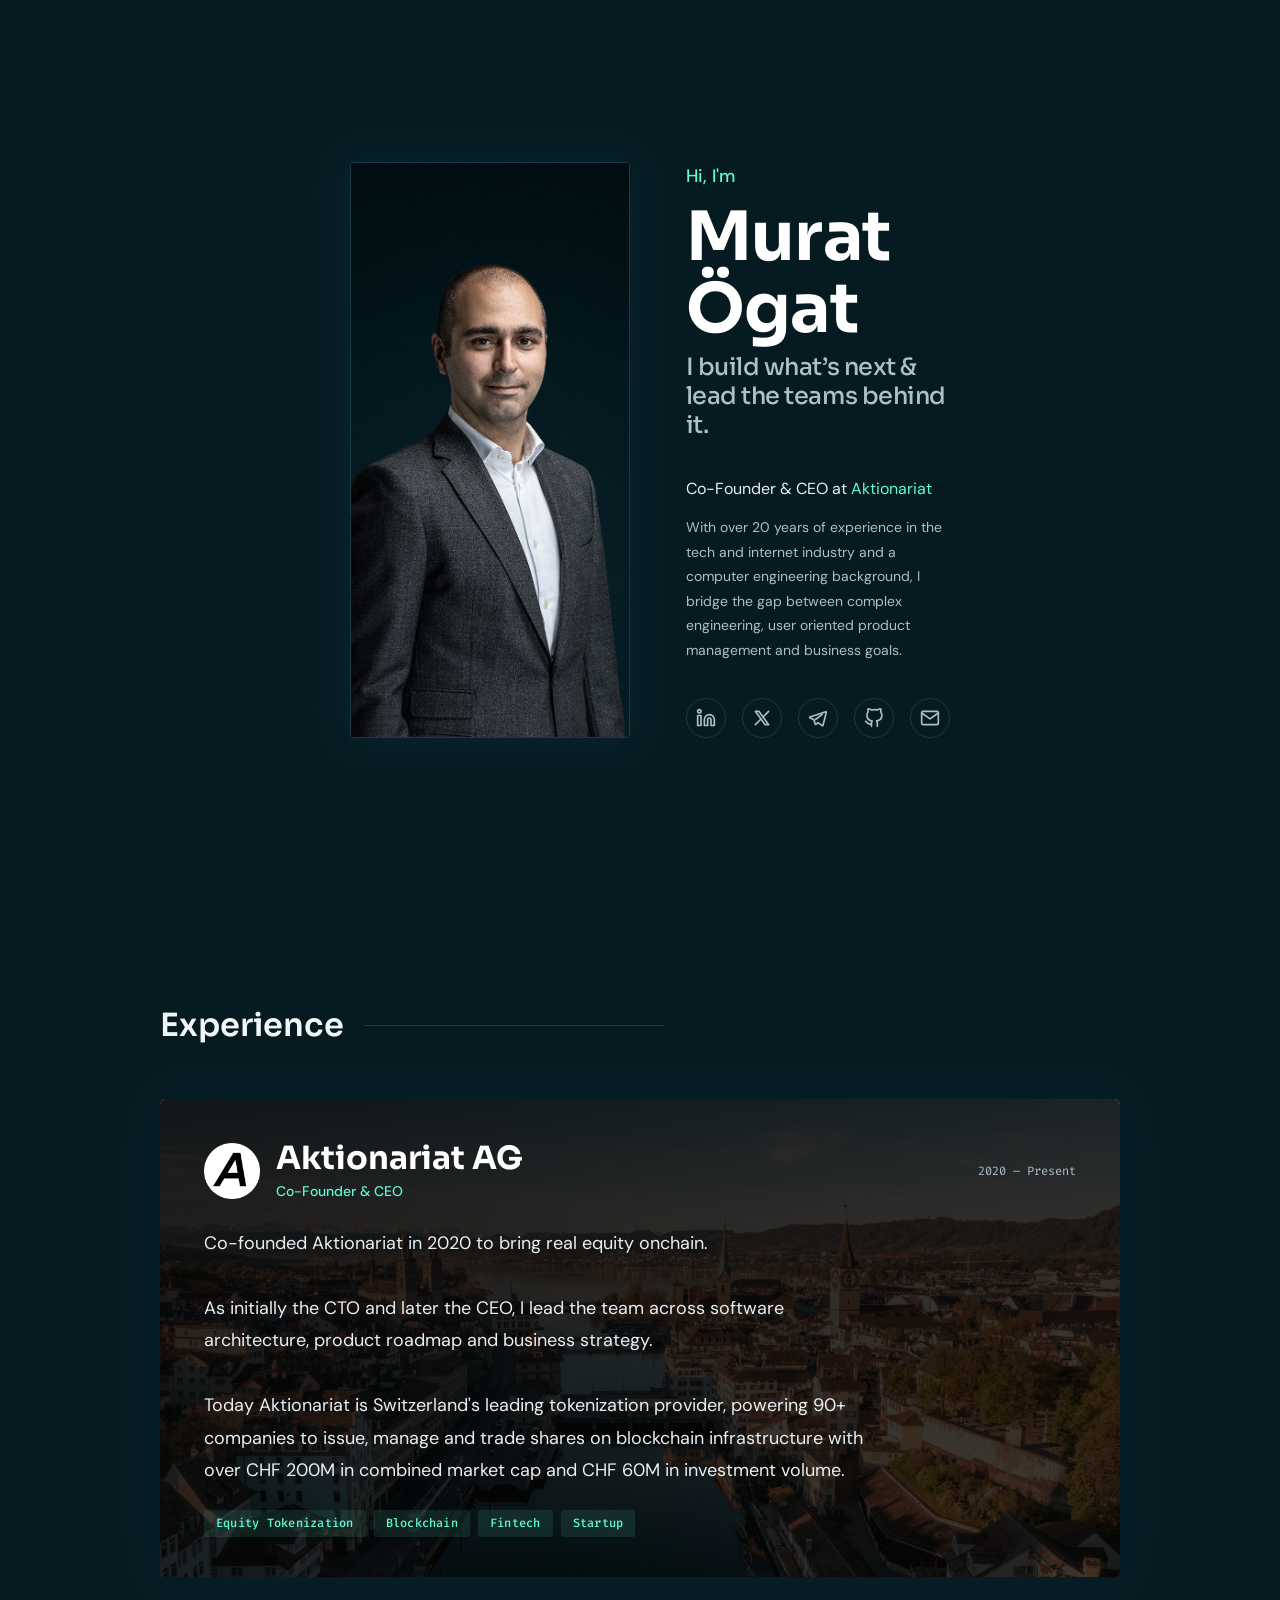
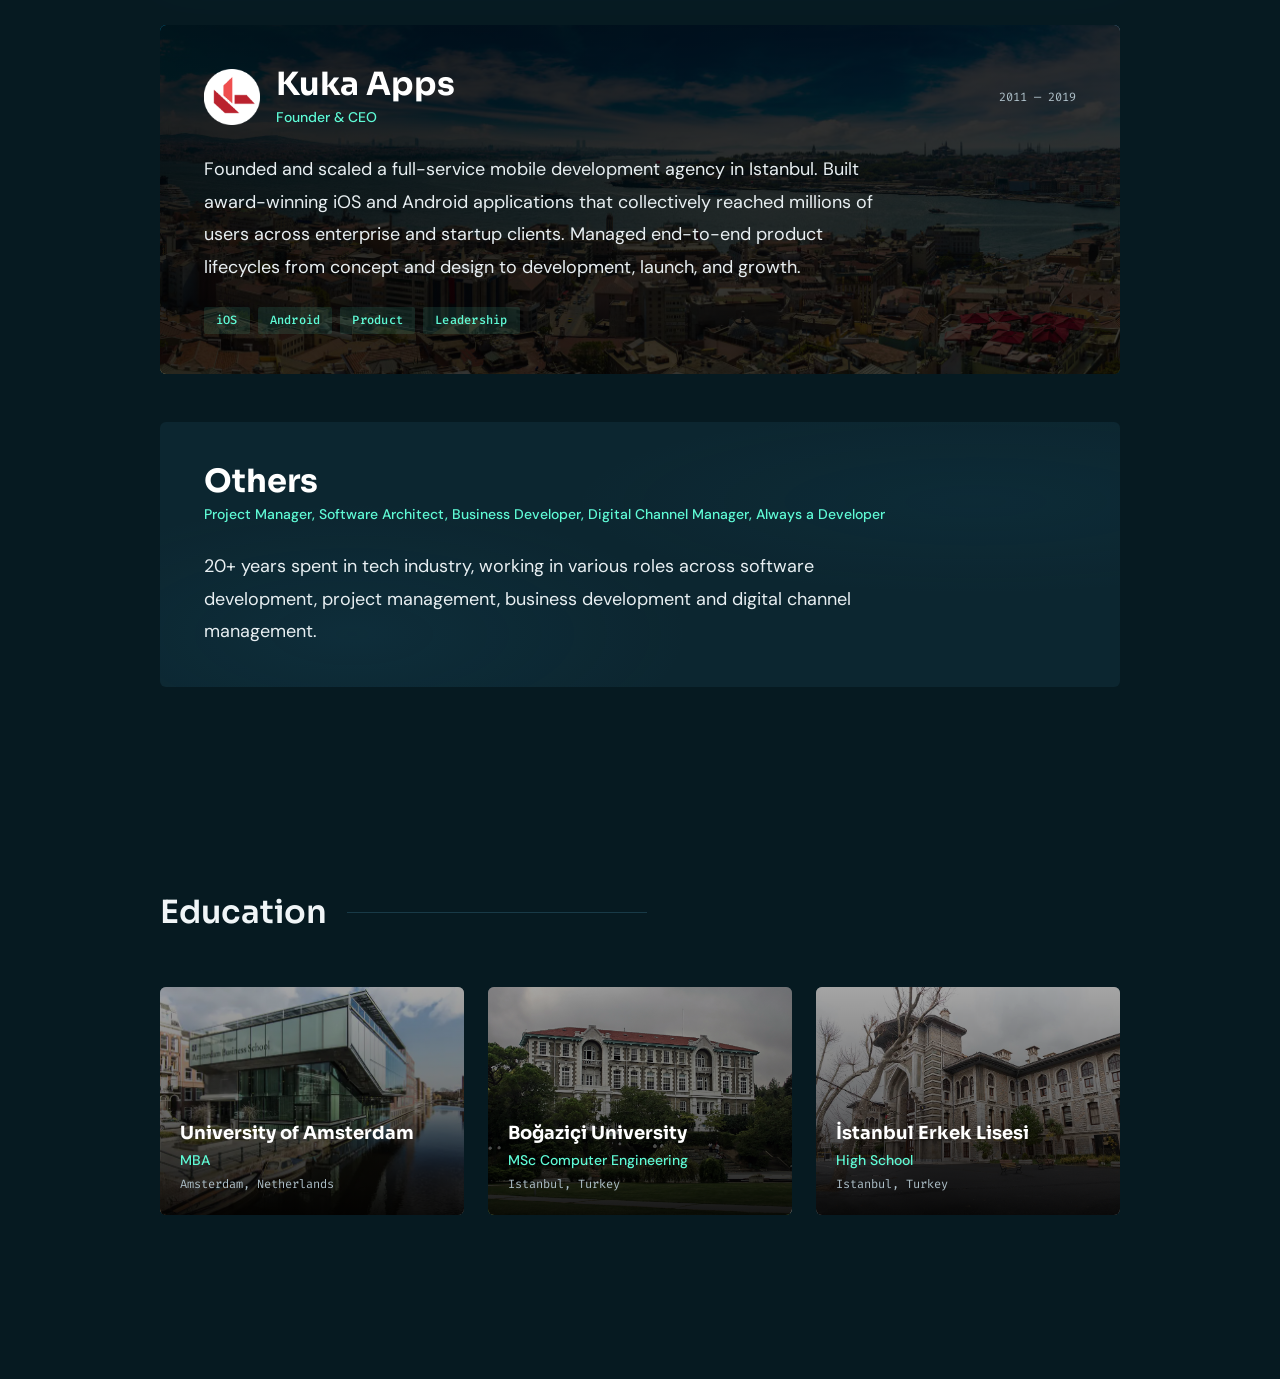
==== commit 30c3ba43: "mini fixes line break and padding" ====
--- a/index.html
+++ b/index.html
@@ -87,7 +87,7 @@
           <div class="hero__content">
             <p class="hero__greeting">Hi, I'm</p>
             <h1 class="hero__name">Murat &Ouml;gat</h1>
-            <h2 class="hero__headline">I build what&rsquo;s next &amp; lead the teams behind it.</h2>
+            <h2 class="hero__headline">I build what&rsquo;s next &amp;<br class="mobile-break"> lead the teams behind it.</h2>
             <p class="hero__intro">
               Co-Founder &amp; CEO at <a href="https://www.aktionariat.com" target="_blank" rel="noopener noreferrer">Aktionariat</a>
             </p>
--- a/css/style.css
+++ b/css/style.css
@@ -618,6 +618,11 @@
   color: var(--text-light);
 }
 
+/* --- Mobile-only line break --- */
+.mobile-break {
+  display: none;
+}
+
 /* --- Scroll Reveal --- */
 .reveal {
   opacity: 0;
@@ -670,15 +675,13 @@
     width: 100%;
   }
 
+  .mobile-break {
+    display: block;
+  }
+
   .education__grid {
     grid-template-columns: 1fr;
     gap: 32px;
-  }
-
-  .edu-card__visual {
-    max-width: 300px;
-    margin-left: auto;
-    margin-right: auto;
   }
 }
 
